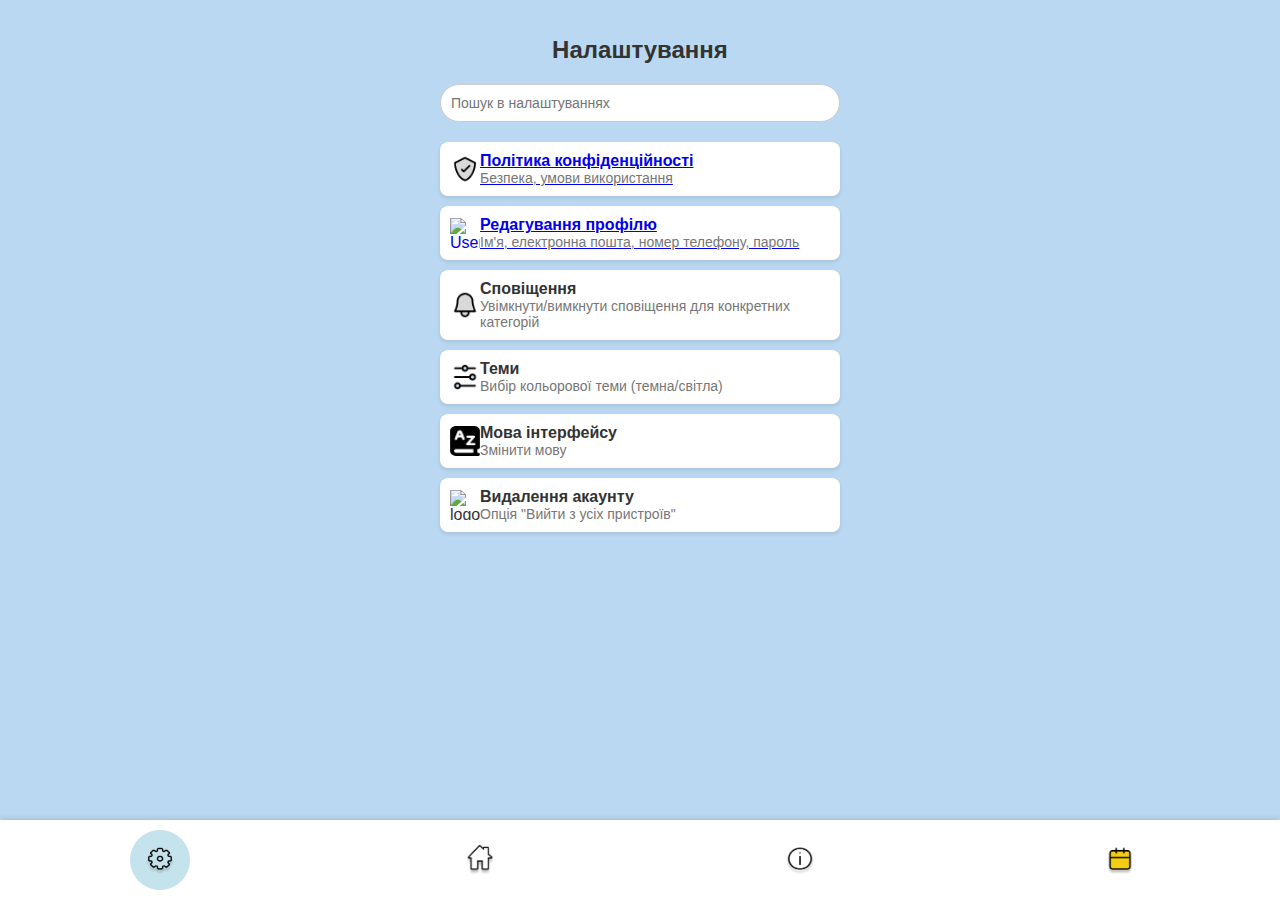
==== chill.html @ df382182 "Add files via upload" ====
<!DOCTYPE html>
<html lang="uk">
    <link rel="stylesheet" href="chill.css">

<head>
    <meta charset="UTF-8">
    <meta name="viewport" content="width=device-width, initial-scale=1.0">
    <title>Налаштування</title>
    <link rel="stylesheet" href="style.css">
</head>
<body>
    <div class="container">
        <h1>Налаштування</h1>
        <div class="search-bar">
            <input type="text" placeholder="Пошук в налаштуваннях">
        </div>
        <a href="privacy.html" class="setting">
            <img src=policy.png alt="Policy" width="30" height="30">
            <div class="setting-text">
                <span class="title">Політика конфіденційності</span>
                <span class="description">Безпека, умови використання</span>
            </div>
        </a>
        <a href="edit.html" class="setting">
            <img src=user_2.png alt="User" width="30" height="30">
            <div class="setting-text">
                <span class="title">Редагування профілю</span>
                <span class="description">Ім'я, електронна пошта, номер телефону, пароль</span>
            </div>
        </a>
        <div class="setting" onclick="showPopup('notifications')">
            <img src=notification.png alt="Notification" width="30" height="30">
            <div class="setting-text">
                <span class="title">Сповіщення</span>
                <span class="description">Увімкнути/вимкнути сповіщення для конкретних категорій</span>
            </div>
        </div>
        <div class="setting" onclick="showPopup('themes')">
            <img src=themes.png alt="Themes" width="30" height="30">
            <div class="setting-text">
                <span class="title">Теми</span>
                <span class="description">Вибір кольорової теми (темна/світла)</span>
            </div>
        </div>
        <div class="setting" onclick="showPopup('language')">
            <img src=languages.png alt="Languages" width="30" height="30">
            <div class="setting-text">
                <span class="title">Мова інтерфейсу</span>
                <span class="description">Змінити мову</span>
            </div>
        </div>
        <div class="setting" onclick="showPopup('delete_account')">
            <img src=logout.png alt="logout" width="30" height="30">
            <div class="setting-text">
                <span class="title">Видалення акаунту</span>
                <span class="description">Опція "Вийти з усіх пристроїв"</span>
            </div>
        </div>
    </div>

    <div id="overlay" class="overlay" onclick="hidePopup()"></div>

    <script>
        function showPopup(id) {
            document.getElementById(id).classList.add('active');
            document.getElementById('overlay').classList.add('active');
        }
    
        function hidePopup() {
            document.querySelectorAll('.popup').forEach(popup => popup.classList.remove('active'));
            document.getElementById('overlay').classList.remove('active');
        }
    </script>
      <div class="navbar">
        <a href=chill.html  class="active">
            <img src=Settings.png alt="Налаштування" width="30" height="32">
        </a>
        <a href=index.html>
            <img src=Home.png alt="Годинник" width="30" height="30">
        </a>
        <a href=info.html>
            <img src=Info.png alt="Інформація" width="30" height="32">
        </a>
        <a href=profile.html>
            <img src=Calendar.png alt="Події/Дозвілля" width="30" height="32">
        </a>
    </div>
</body>
</html>
---- chill.css ----
body {
    font-family: Arial, sans-serif;
    margin: 0;
    padding: 0;
    background-color: #f8f8f8;
    color: #333;
}

.container {
    max-width: 400px;
    margin: 0 auto;
    padding: 20px;
}

h1 {
    font-size: 24px;
    margin-bottom: 20px;
    text-align: center;
}

.search-bar {
    display: flex;
    margin-bottom: 20px;
}

.search-bar input {
    flex: 1;
    padding: 10px;
    border: 1px solid #ccc;
    border-radius: 20px;
    font-size: 14px;
}

.setting {
    display: flex;
    align-items: center;
    padding: 10px;
    background: #fff;
    border-radius: 8px;
    margin-bottom: 10px;
    box-shadow: 0 2px 4px rgba(0, 0, 0, 0.1);
}

.setting-icon {
    font-size: 24px;
    margin-right: 15px;
    color: #555;
}

.setting-text {
    display: flex;
    flex-direction: column;
}

.setting-text .title {
    font-size: 16px;
    font-weight: bold;
}

.setting-text .description {
    font-size: 14px;
    color: #777;
}
.navbar {
    display: none;
    position: fixed;
    bottom: 0;
    left: 0;
    width: 100%;
    background-color: white;
    display: flex;
    justify-content: space-around;
    padding: 10px 0;
    box-shadow: 0 -2px 5px rgba(0, 0, 0, 0.1);
}

    .navbar a {
        display: flex;
        justify-content: center;
        align-items: center;
        width: 60px;
        height: 60px;
        border-radius: 50%; 
        transition: background-color 0.3s ease; 
        position: relative;
    }

        .navbar a.active {
            background-color: rgba(173, 216, 230, 0.6); 
        }

        .navbar a img {
            width: 30px;
            height: 30px;
        }

        .navbar a.active::after {
            content: "";
            position: absolute;
            width: 60px;
            height: 60px;
            border-radius: 50%;
            background-color: rgba(173, 216, 230, 0.3); 
            z-index: -1; 
        }
---- style.css ----
﻿/* Загальні стилі */
body {
    margin: 0;
    font-family: Montserrat, sans-serif;
    display: flex;
    flex-direction: column;
    min-height: 100vh;
    background-color: #BAD8F1;
}

/* Основний контейнер */
main {
    flex: 1;
    padding: 20px;
    text-align: center;
}

/* Заголовок сторінки */
.page-header {
    display: flex;
    justify-content: space-between;
    align-items: center;
    padding: 10px 20px;
    background-color: #fff;
    box-shadow: 0 4px 4px rgba(0, 0, 0, 0.1);
    z-index: 10;
    position: sticky;
    top: 0;
}

.page-header span1 {
    font-size: 24px;
    font-weight: bold;
}

/* Секція оновлення */
.update-section {
    display: flex;
    justify-content: space-between;
    align-items: center;
    padding: 10px 20px;
    margin: 10px 0;
    font-size: 14px;
    color: rgba(0, 0, 0, 0.7);
}

.refresh-button {
    background: none;
    border: none;
    cursor: pointer;
}

.refresh-button img {
    width: 16px;
    height: 16px;
}

/* Контейнер карток */
.cards-container {
    display: flex;
    flex-wrap: wrap;
    justify-content: space-between;
    gap: 10px;
    padding: 10px;
}

/* Стилі для карток */
.cards-container a {
    text-decoration: none;
    background-color: #fff;
    box-shadow: 0px 4px 4px rgba(0, 0, 0, 0.25);
    border-radius: 20px;
    padding: 15px;
    width: calc(50% - 10px);
    display: flex;
    flex-direction: column;
    justify-content: space-between;
    align-items: flex-start;
    transition: transform 0.3s ease, box-shadow 0.3s ease;
}

.cards-container a:hover {
    transform: scale(1.05);
    box-shadow: 0 6px 8px rgba(0, 0, 0, 0.3);
}

/* Контент карток */
.cards-content {
    display: flex;
    flex-direction: column;
    gap: 10px;
    width: 100%;
}

.icon {
    display: flex;
    justify-content: flex-start; /* Вирівнюємо елементи по лівому краю */
    align-items: center; /* Вирівнюємо по вертикалі */
    width: 100%; /* Для зайняття всього доступного простору */
}

    .icon img {
        width: 16px; /* Збільшуємо розмір картинки */
        height: 16px; /* Збільшуємо висоту картинки */
         /* Відштовхує іконку вправо */
    }

    .icon p {
        margin: 0;
        font-size: 14px;
        color: #333;
    }

.value-container {
    display: flex;
    align-items: baseline;
    gap: 5px;
}

.value-container h2 {
    font-size: 24px;
    margin: 0;
    font-weight: bold;
    margin-left:auto;
}

.value-container small {
    font-size: 14px;
    color: #666;
}

/* Оформлення карток за типом */
.card-pulse .cards-content h2,
.card-pulse .cards-content p,
.card-pulse .cards-content small {
    color: #D2416E;
}

.card-steps .cards-content h2,
.card-steps .cards-content p,
.card-steps .cards-content small {
    color: #7042C9;
}

.card-energy .cards-content h2,
.card-energy .cards-content p,
.card-energy .cards-content small {
    color: #0DB1AD;
}

.card-sleep .cards-content h2,
.card-sleep .cards-content p,
.card-sleep .cards-content small {
    color: #197BD2;
}

.card-stress .cards-content h2,
.card-stress .cards-content p {
    color: #FF8800;
}

.card-oxygen .cards-content h2,
.card-oxygen .cards-content p,
.card-oxygen .cards-content small {
    color: #14ACD2;
}

/* Навігаційна панель */
.navbar {
    position: fixed;
    bottom: 0;
    left: 0;
    width: 100%;
    background-color: #fff;
    display: flex;
    justify-content: space-around;
    padding: 10px 0;
    box-shadow: 0 -2px 5px rgba(0, 0, 0, 0.1);
    z-index: 10;
}

.navbar a {
    display: flex;
    flex-direction: column;
    justify-content: center;
    align-items: center;
    color: inherit;
    text-decoration: none;
    width: 60px;
    height: 60px;
    transition: background-color 0.3s ease;
}

.navbar a.active {
    background-color: rgba(173, 216, 230, 0.6);
}

.navbar a img {
    width: 30px;
    height: 30px;
}


@media (max-width: 600px) {
    .cards-container a {
        width: 100%;
    }

    .page-header {
        flex-direction: column;
        align-items: flex-start;
        gap: 10px;
    }
}
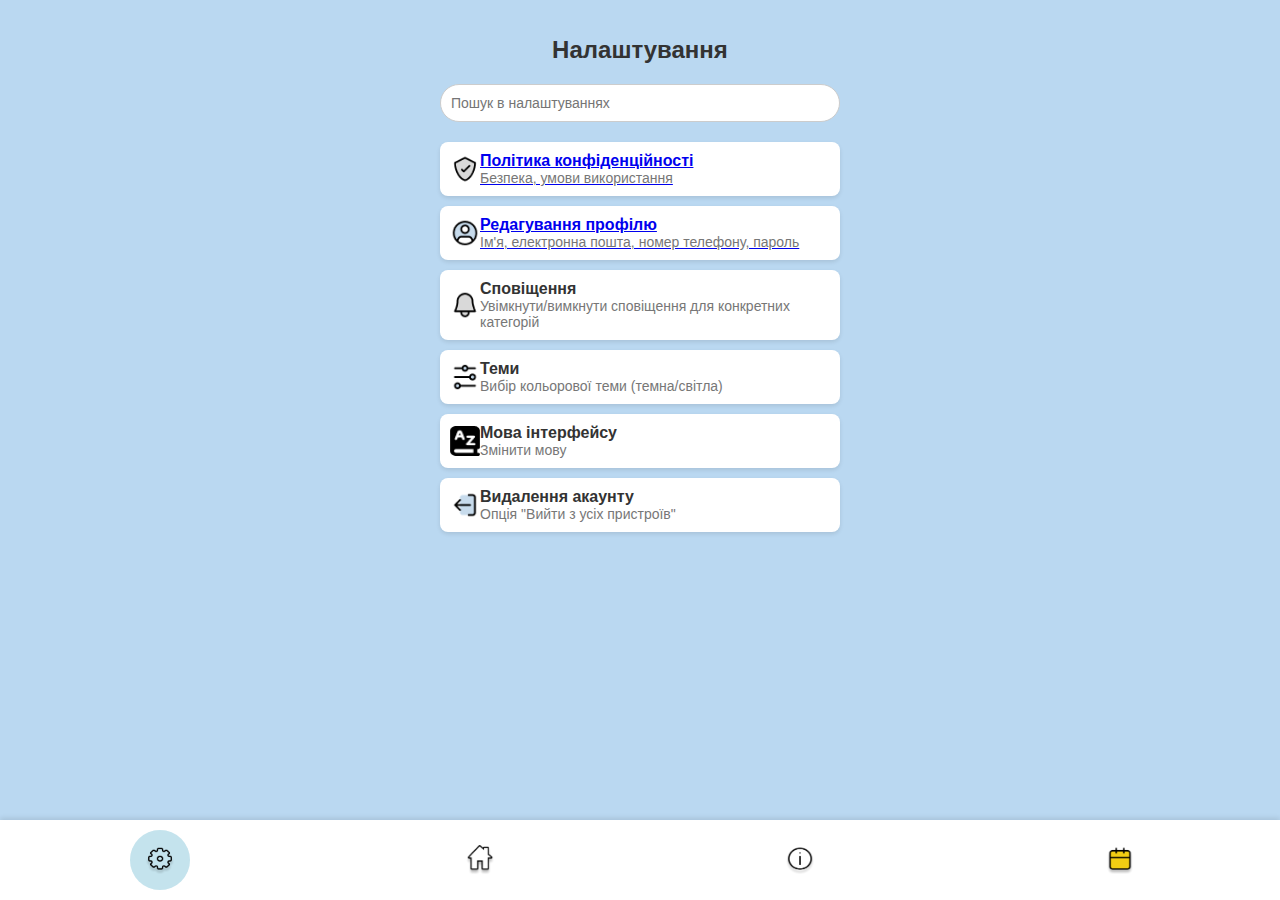
==== commit 62c6cfc2: "Add files via upload" ====
--- a/chill.html
+++ b/chill.html
@@ -22,7 +22,7 @@
             </div>
         </a>
         <a href="edit.html" class="setting">
-            <img src=user_2.png alt="User" width="30" height="30">
+            <img src=User_2.png alt="User" width="30" height="30">
             <div class="setting-text">
                 <span class="title">Редагування профілю</span>
                 <span class="description">Ім'я, електронна пошта, номер телефону, пароль</span>
@@ -50,7 +50,7 @@
             </div>
         </div>
         <div class="setting" onclick="showPopup('delete_account')">
-            <img src=logout.png alt="logout" width="30" height="30">
+            <img src=Logout.png alt="logout" width="30" height="30">
             <div class="setting-text">
                 <span class="title">Видалення акаунту</span>
                 <span class="description">Опція "Вийти з усіх пристроїв"</span>
